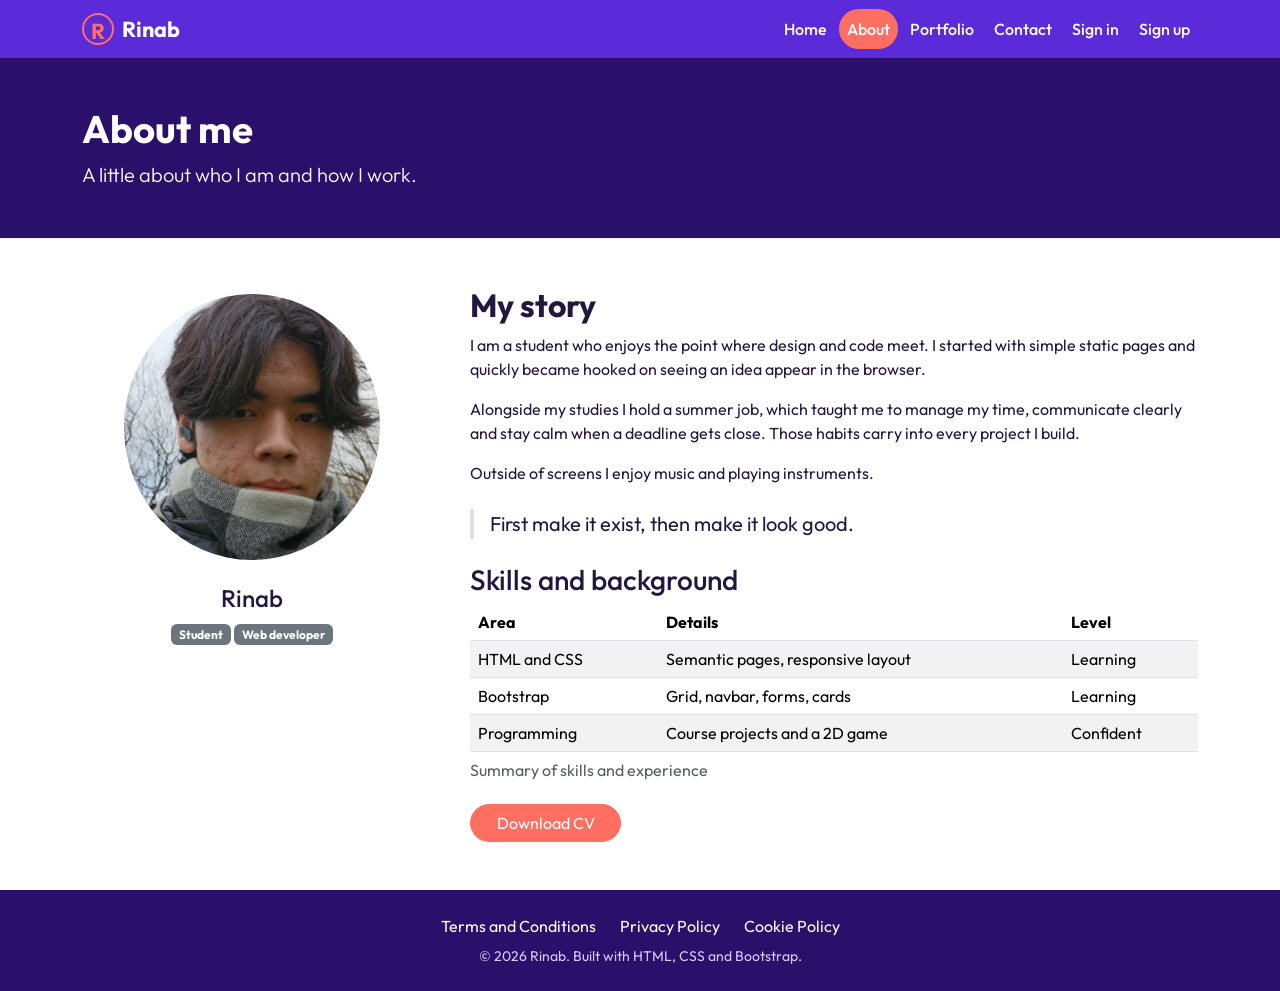
==== about.html @ 0a5b47b1 "Add files via upload" ====
<html lang="en">
<head>
<meta charset="UTF-8">
<meta name="viewport" content="width=device-width, initial-scale=1">
<meta name="description" content="Rinab's personal portfolio website">
<title>About | Rinab</title>
<link href="https://cdn.jsdelivr.net/npm/bootstrap@5.3.3/dist/css/bootstrap.min.css" rel="stylesheet">
<link rel="preconnect" href="https://fonts.googleapis.com">
<link href="https://fonts.googleapis.com/css2?family=Outfit:wght@400;500;600;700&display=swap" rel="stylesheet">
<link href="style.css" rel="stylesheet">
</head>
<body>
<header class="site-header">
<nav class="navbar navbar-expand-lg navbar-dark">
<div class="container">
<a class="navbar-brand" href="index.html"><span class="logo-mark">R</span> Rinab</a>
<button class="navbar-toggler" type="button" data-bs-toggle="collapse" data-bs-target="#menu" aria-controls="menu" aria-expanded="false" aria-label="Toggle menu"><span class="navbar-toggler-icon"></span></button>
<div class="collapse navbar-collapse" id="menu"><ul class="navbar-nav ms-auto gap-lg-1"><li class="nav-item"><a class="nav-link" href="index.html">Home</a></li><li class="nav-item"><a class="nav-link active" href="about.html" aria-current="page">About</a></li><li class="nav-item"><a class="nav-link" href="portfolio.html">Portfolio</a></li><li class="nav-item"><a class="nav-link" href="contact.html">Contact</a></li><li class="nav-item"><a class="nav-link" href="signin.html">Sign in</a></li><li class="nav-item"><a class="nav-link" href="signup.html">Sign up</a></li></ul></div>
</div>
</nav>
</header>
<main>
<section class="page-banner"><div class="container"><h1>About me</h1><p class="lead mb-0">A little about who I am and how I work.</p></div></section>
<section class="py-5">
<div class="container">
<div class="row g-5">
<div class="col-lg-4 text-center"><img class="avatar" src="Screenshot_20251001_205351_Gallery.jpg" alt="Rinab"><circle cx="100" cy="100" r="100" fill="#ff7a6b"/><circle cx="100" cy="80" r="34" fill="#fff"/><path d="M36 175c8-40 40-58 64-58s56 18 64 58a100 100 0 0 1-128 0z" fill="#fff"/></svg><h2 class="h4 mt-3">Rinab</h2><p><span class="badge text-bg-secondary">Student</span> <span class="badge text-bg-secondary">Web developer</span></p></div>
<div class="col-lg-8">
<h2>My story</h2>
<p>I am a student who enjoys the point where design and code meet. I started with simple static pages and quickly became hooked on seeing an idea appear in the browser.</p>
<p>Alongside my studies I hold a summer job, which taught me to manage my time, communicate clearly and stay calm when a deadline gets close. Those habits carry into every project I build.</p>
<p>Outside of screens I enjoy music and playing instruments.</p>
<blockquote class="blockquote border-start border-4 ps-3 my-4"><p class="mb-0">First make it exist, then make it look good.</blockquote>
<h2 class="h3">Skills and background</h2>
<div class="table-responsive"><table class="table table-striped">
<caption>Summary of skills and experience</caption>
<thead><tr><th scope="col">Area</th><th scope="col">Details</th><th scope="col">Level</th></tr></thead>
<tbody>
<tr><td>HTML and CSS</td><td>Semantic pages, responsive layout</td><td>Learning</td></tr>
<tr><td>Bootstrap</td><td>Grid, navbar, forms, cards</td><td>Learning</td></tr>
<tr><td>Programming</td><td>Course projects and a 2D game</td><td>Confident</td></tr>
</tbody></table></div>
<a class="btn btn-coral" href="#" download>Download CV</a>
</div></div></div></section>
</main>
<footer class="site-footer">
<div class="container text-center">
<ul class="list-inline mb-2"><li class="list-inline-item"><a class="footer-link" href="terms.html">Terms and Conditions</a></li><li class="list-inline-item"><a class="footer-link" href="privacy.html">Privacy Policy</a></li><li class="list-inline-item"><a class="footer-link" href="cookies.html">Cookie Policy</a></li></ul>
<p class="mb-0"><small>&copy; 2026 Rinab. Built with HTML, CSS and Bootstrap.</small></p>
</div>
</footer>
<script src="https://cdn.jsdelivr.net/npm/bootstrap@5.3.3/dist/js/bootstrap.bundle.min.js"></script>
</body>
</html>
---- style.css ----
.site-header,
.hero,
.page-banner {
  background: #5b2bd9;
}
:root{--violet:#5b2bd9;--violet-dark:#2a0f6b;--coral:#ff6f61;--ink:#22183f;--soft:#f6f3ff}
body{font-family:'Outfit',system-ui,sans-serif;color:var(--ink);background:#fff;display:flex;flex-direction:column;min-height:100vh}
main{flex:1}
h1,h2,h3{font-weight:700;line-height:1.2}
a{color:var(--violet)}
.site-header{background:linear-gradient(135deg,var(--violet),var(--violet))}
.navbar-brand{font-weight:700;font-size:1.35rem;display:flex;align-items:center;gap:.5rem}
.logo-mark{display:inline-grid;place-items:center;width:2rem;height:2rem;border-radius:50%;border:2px solid var(--coral);color:var(--coral)}
.navbar .nav-link{color:#fff;font-weight:500;padding:.5rem 1rem;border-radius:2rem}
.navbar .nav-link:hover{background:rgba(255,255,255,.15)}
.navbar .nav-link.active{background:var(--coral);color:#fff}
.hero,.page-banner{background:linear-gradient(135deg,var(--violet-dark),var(--violet-dark) 100%,#8a55f0);color:#fff}
.hero{padding:4rem 0 6rem;border-radius:0 0 50% 50%/0 0 3rem 3rem}
.hero h1{font-size:clamp(2rem,4.5vw,3.2rem)}
.hero .lead{max-width:34rem;opacity:.9}
.hero-hello .badge{background:#fff;color:var(--ink);font-size:1rem;padding:.6rem 1rem}
.avatar{width:min(320px,80%);border:8px solid rgba(255,255,255,.35);border-radius:50%;box-shadow:0 0 0 18px rgba(255,255,255,.1)}
.page-banner{padding:3rem 0}
.page-banner h1{font-size:2.4rem}
.btn-coral{background:var(--coral);border-color:var(--coral);color:#fff;border-radius:2rem;padding-inline:1.6rem}
.btn-coral:hover,.btn-coral:focus{background:#e85a4c;border-color:#e85a4c;color:#fff}
.btn-outline-light{border-radius:2rem}
.card-soft{background:var(--soft);border-radius:1rem;padding:1.5rem}
.thumb{height:130px;border-radius:.75rem;margin-bottom:1rem;background:linear-gradient(135deg,var(--violet),var(--violet));color:#fff;display:grid;place-items:center;font-size:3rem;font-weight:700}
.legal{max-width:46rem}
.site-footer{background:var(--violet-dark);color:#d9ccff;padding:1.5rem 0}
.footer-link{color:#fff;text-decoration:none;padding:.25rem .5rem;border-radius:.5rem}
.footer-link:hover{text-decoration:underline}
.footer-link.active{background:var(--coral)}
:focus-visible{outline:3px solid var(--coral);outline-offset:2px}
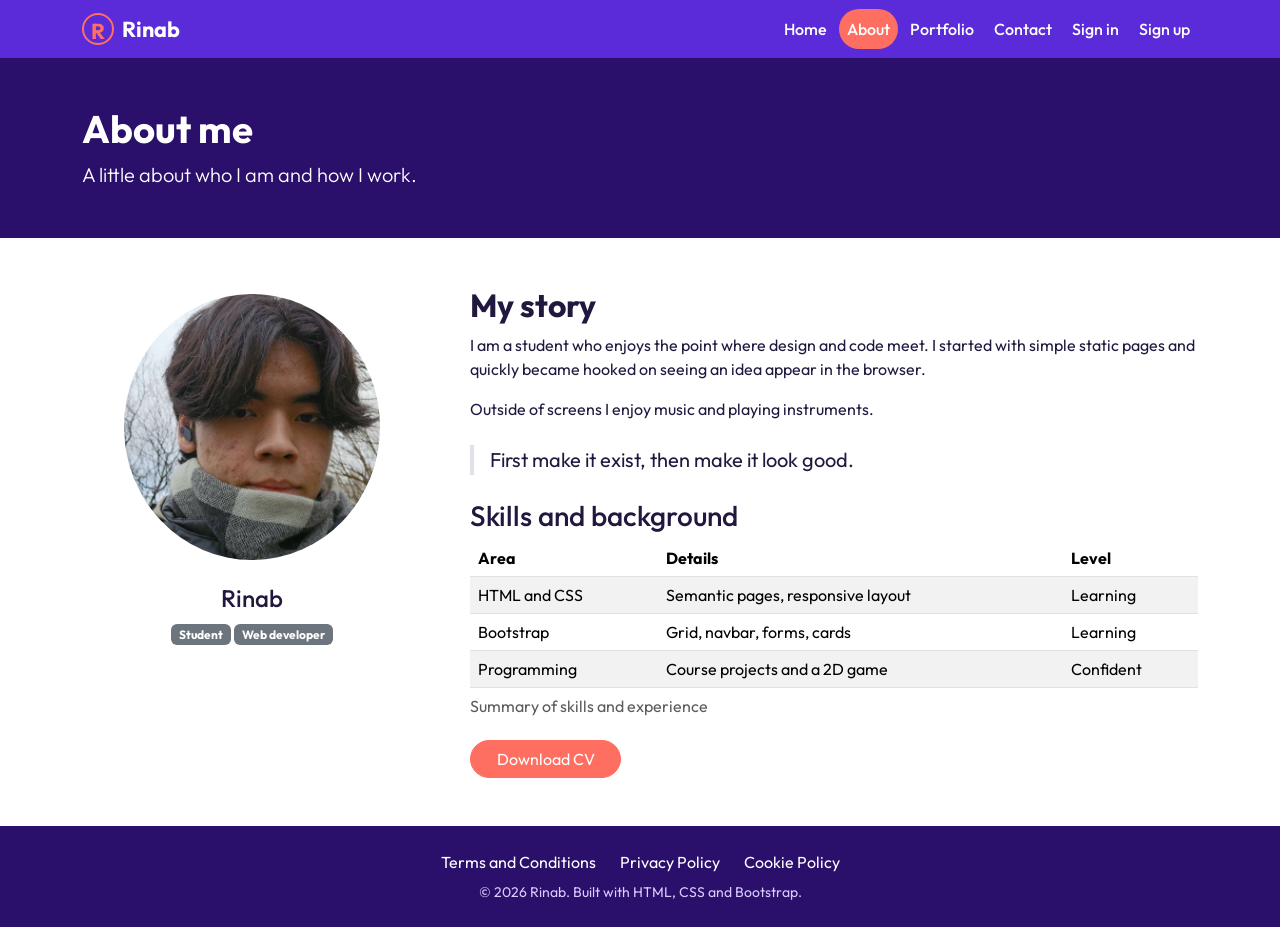
==== commit 318a4be7: "Update about.html" ====
--- a/about.html
+++ b/about.html
@@ -28,7 +28,6 @@
 <div class="col-lg-8">
 <h2>My story</h2>
 <p>I am a student who enjoys the point where design and code meet. I started with simple static pages and quickly became hooked on seeing an idea appear in the browser.</p>
-<p>Alongside my studies I hold a summer job, which taught me to manage my time, communicate clearly and stay calm when a deadline gets close. Those habits carry into every project I build.</p>
 <p>Outside of screens I enjoy music and playing instruments.</p>
 <blockquote class="blockquote border-start border-4 ps-3 my-4"><p class="mb-0">First make it exist, then make it look good.</blockquote>
 <h2 class="h3">Skills and background</h2>
